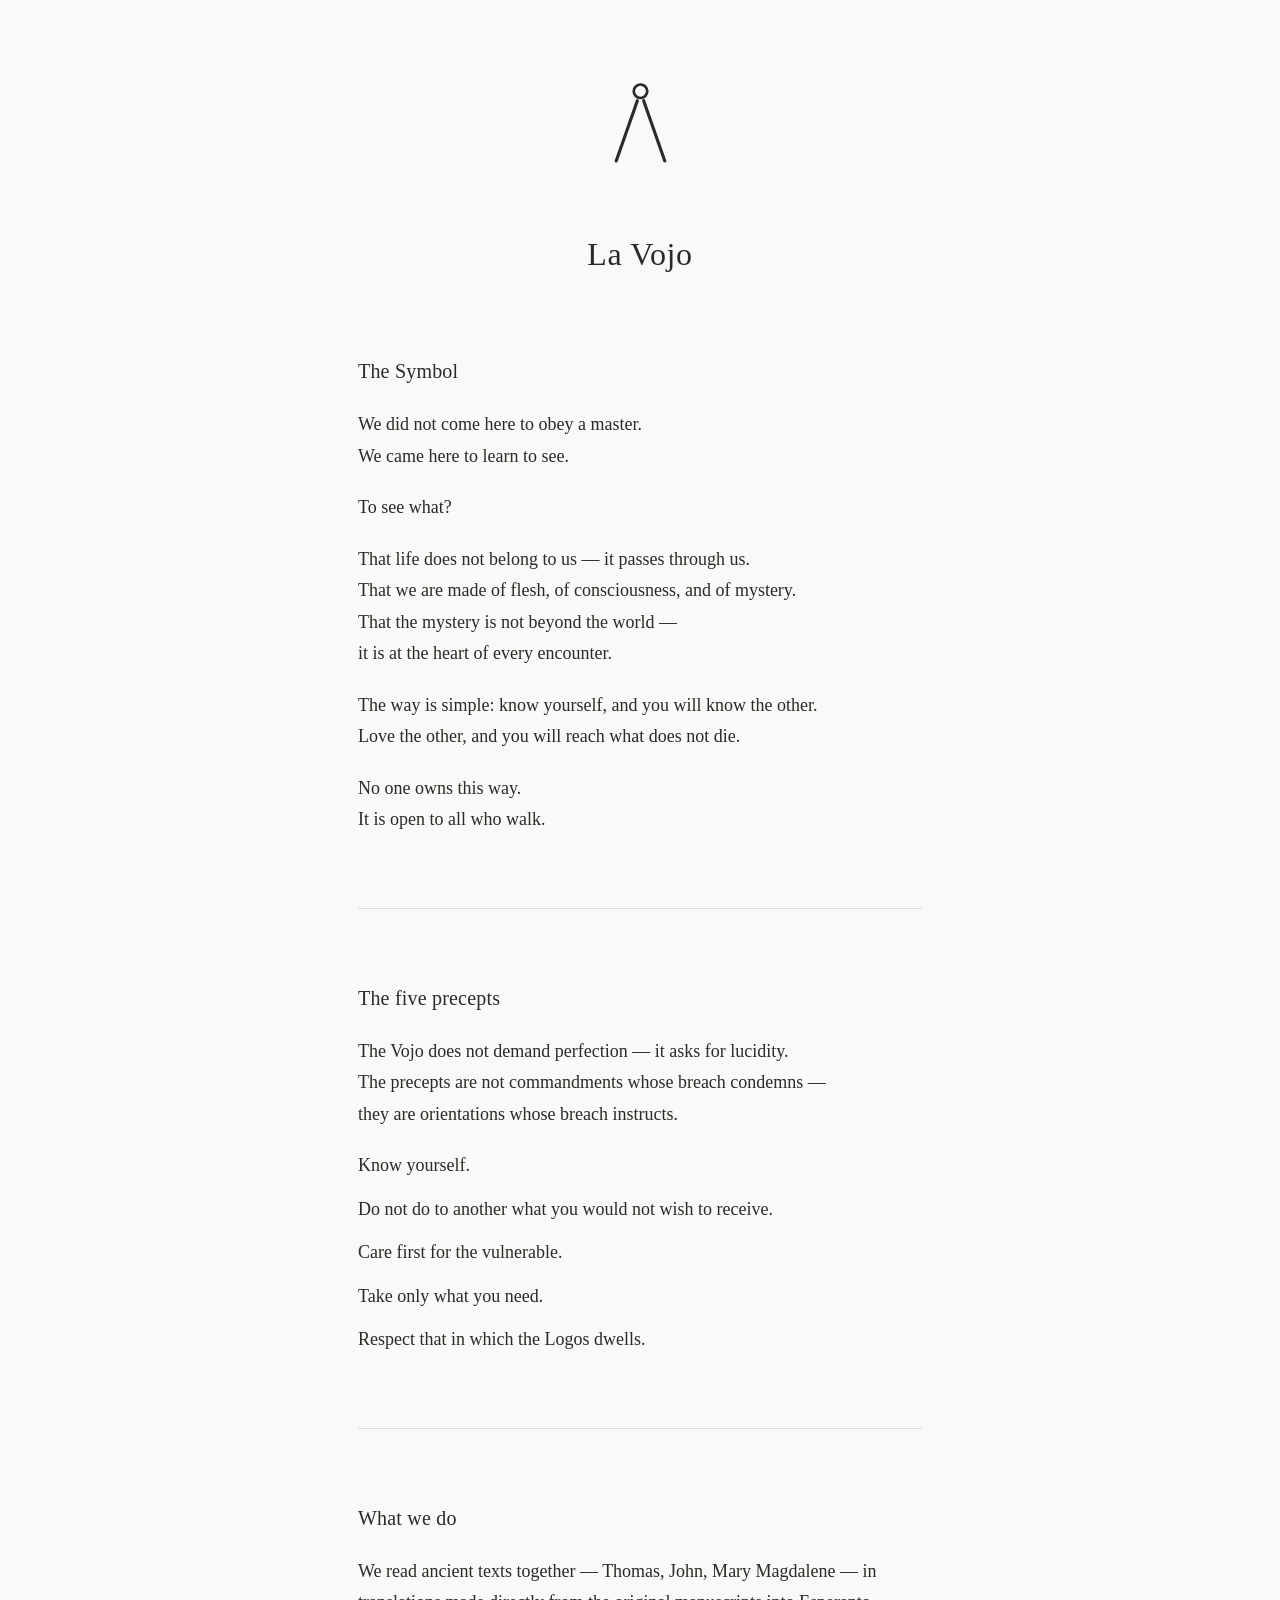
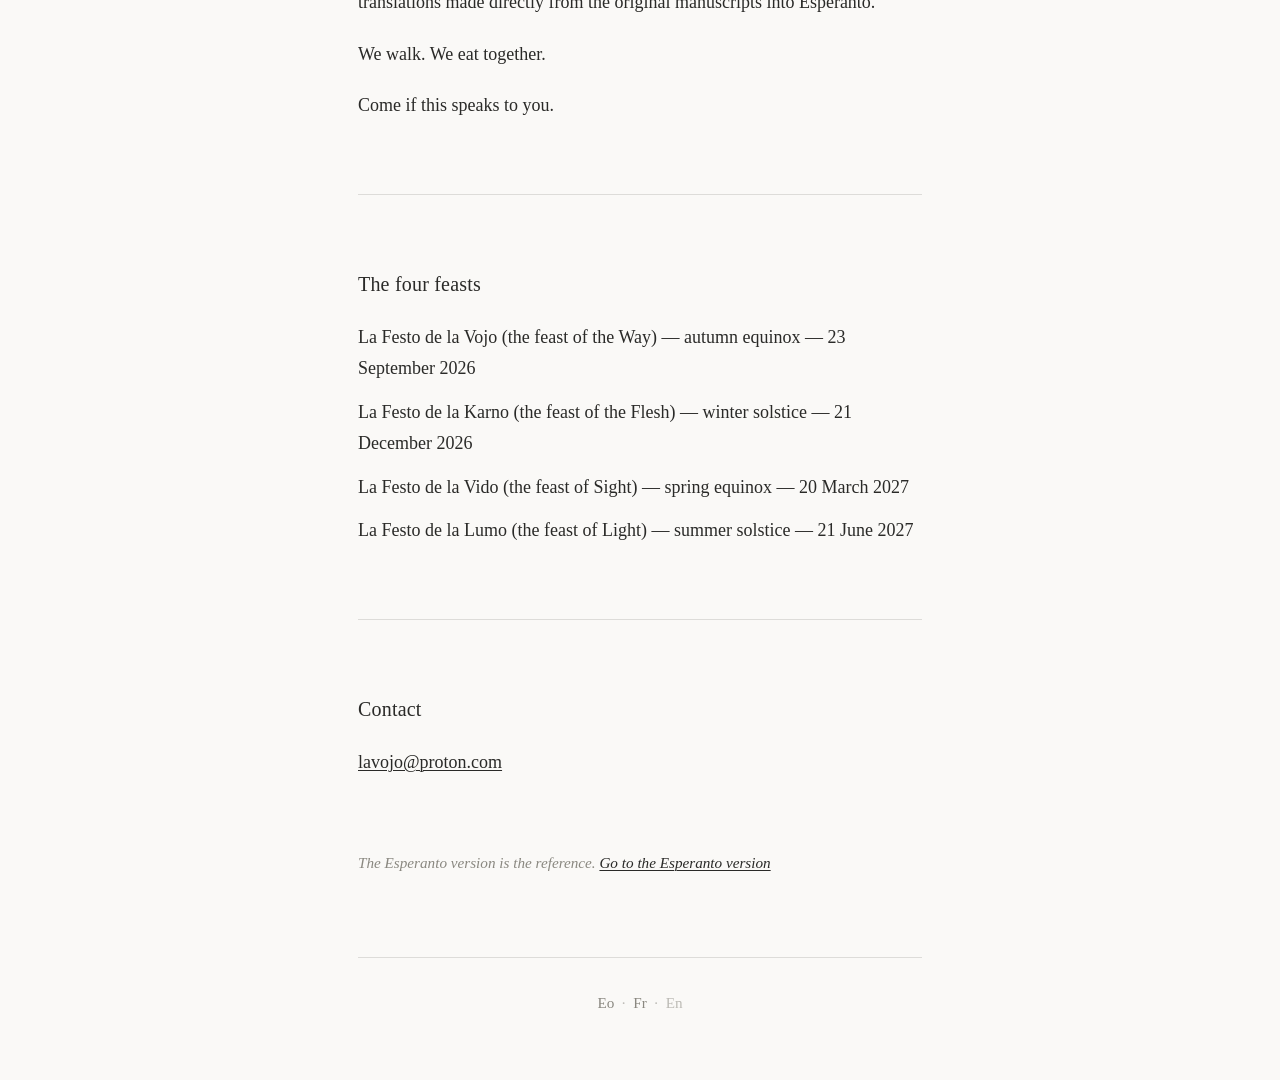
==== en/index.html @ 27c8168e "Premier commit — site trilingue" ====
<!DOCTYPE html>
<html lang="en">
<head>
<meta charset="utf-8">
<meta name="viewport" content="width=device-width, initial-scale=1">
<title>La Vojo</title>
<link rel="stylesheet" href="../style.css">
</head>
<body>
<main>

<svg class="simbolo" viewBox="0 0 140 200" xmlns="http://www.w3.org/2000/svg" role="img" aria-label="La Vojo">
  <circle cx="70" cy="25" r="15" fill="none" stroke="currentColor" stroke-width="6"/>
  <line x1="63" y1="46" x2="16" y2="180" stroke="currentColor" stroke-width="7" stroke-linecap="round"/>
  <line x1="77" y1="46" x2="124" y2="180" stroke="currentColor" stroke-width="7" stroke-linecap="round"/>
</svg>

<h1>La Vojo</h1>

<section>
<h2>The Symbol</h2>
<p>We did not come here to obey a master.<br>
We came here to learn to see.</p>
<p>To see what?</p>
<p>That life does not belong to us — it passes through us.<br>
That we are made of flesh, of consciousness, and of mystery.<br>
That the mystery is not beyond the world —<br>
it is at the heart of every encounter.</p>
<p>The way is simple: know yourself, and you will know the other.<br>
Love the other, and you will reach what does not die.</p>
<p>No one owns this way.<br>
It is open to all who walk.</p>
</section>

<section>
<h2>The five precepts</h2>
<p>The Vojo does not demand perfection — it asks for lucidity.<br>
The precepts are not commandments whose breach condemns —<br>
they are orientations whose breach instructs.</p>
<ul class="list-plain">
<li>Know yourself.</li>
<li>Do not do to another what you would not wish to receive.</li>
<li>Care first for the vulnerable.</li>
<li>Take only what you need.</li>
<li>Respect that in which the Logos dwells.</li>
</ul>
</section>

<section>
<h2>What we do</h2>
<p>We read ancient texts together — Thomas, John,
Mary Magdalene — in translations made directly
from the original manuscripts into Esperanto.</p>
<p>We walk. We eat together.</p>
<p>Come if this speaks to you.</p>
</section>

<section>
<h2>The four feasts</h2>
<ul class="list-plain">
<li>La Festo de la Vojo (the feast of the Way) — autumn equinox — 23 September 2026</li>
<li>La Festo de la Karno (the feast of the Flesh) — winter solstice — 21 December 2026</li>
<li>La Festo de la Vido (the feast of Sight) — spring equinox — 20 March 2027</li>
<li>La Festo de la Lumo (the feast of Light) — summer solstice — 21 June 2027</li>
</ul>
</section>

<section>
<h2>Contact</h2>
<p><a href="mailto:lavojo@proton.com">lavojo@proton.com</a></p>
</section>

<p class="note">The Esperanto version is the reference. <a href="../">Go to the Esperanto version</a></p>

<nav class="lang">
<a href="../">Eo</a><span class="sep">·</span><a href="../fr/">Fr</a><span class="sep">·</span><span class="current">En</span>
</nav>

</main>
</body>
</html>
---- style.css ----
/* La Vojo — feuille de style partagée
   Sobriété stricte : aucun dégradé, aucune photo, aucune icône,
   aucune animation, aucune police externe, aucun JavaScript. */

:root {
  --bg: #FAF9F7;
  --fg: #2A2A28;
  --muted: #8A8880;
  --rule: rgba(42, 42, 40, 0.14);
}

@media (prefers-color-scheme: dark) {
  :root {
    --bg: #1A1A19;
    --fg: #E8E6E1;
    --muted: #77756E;
    --rule: rgba(232, 230, 225, 0.16);
  }
}

* {
  box-sizing: border-box;
}

html {
  -webkit-text-size-adjust: 100%;
}

body {
  margin: 0;
  background: var(--bg);
  color: var(--fg);
  font-family: Georgia, "Iowan Old Style", "Times New Roman", serif;
  font-size: 1.125rem;
  line-height: 1.75;
  -webkit-font-smoothing: antialiased;
  text-rendering: optimizeLegibility;
}

main {
  max-width: 34em;
  margin: 0 auto;
  padding: 5rem 1.5rem 4rem;
}

/* Symbole en tête */
.simbolo {
  display: block;
  height: 90px;
  width: auto;
  margin: 0 auto 3.5rem;
  color: var(--fg);
}

/* Titres — la taille et l'espacement font le travail, pas le gras */
h1 {
  font-weight: normal;
  font-size: 2rem;
  letter-spacing: 0.02em;
  text-align: center;
  margin: 0 0 4rem;
}

h2 {
  font-weight: normal;
  font-size: 1.25rem;
  letter-spacing: 0.01em;
  margin: 0 0 1.25rem;
  color: var(--fg);
}

/* Sections — marges verticales larges */
section {
  margin: 4.5rem 0;
}

section + section {
  padding-top: 4.5rem;
  border-top: 0.5px solid var(--rule);
}

p {
  margin: 0 0 1.25rem;
}

/* Listes de préceptes / fêtes — sobres, sans puces lourdes */
ul {
  list-style: none;
  margin: 0;
  padding: 0;
}

li {
  margin: 0 0 0.75rem;
}

.list-plain li {
  padding-left: 0;
}

.note {
  color: var(--muted);
  font-size: 0.95rem;
  font-style: italic;
}

a {
  color: var(--fg);
  text-decoration: underline;
  text-underline-offset: 2px;
  text-decoration-thickness: 0.5px;
}

a:hover {
  text-decoration-thickness: 1px;
}

/* Sélecteur de langue — discret, en bas */
.lang {
  margin-top: 5rem;
  padding-top: 2rem;
  border-top: 0.5px solid var(--rule);
  text-align: center;
  font-size: 0.95rem;
  color: var(--muted);
}

.lang a {
  color: var(--muted);
  text-decoration: none;
}

.lang a:hover {
  color: var(--fg);
}

.lang .current {
  color: var(--muted);
  opacity: 0.55;
}

.lang .sep {
  margin: 0 0.5em;
  color: var(--muted);
  opacity: 0.55;
}

/* Responsive */
@media (max-width: 600px) {
  main {
    padding: 3rem 1.15rem 2.5rem;
  }
  body {
    font-size: 1.06rem;
  }
  h1 {
    font-size: 1.7rem;
    margin-bottom: 3rem;
  }
}
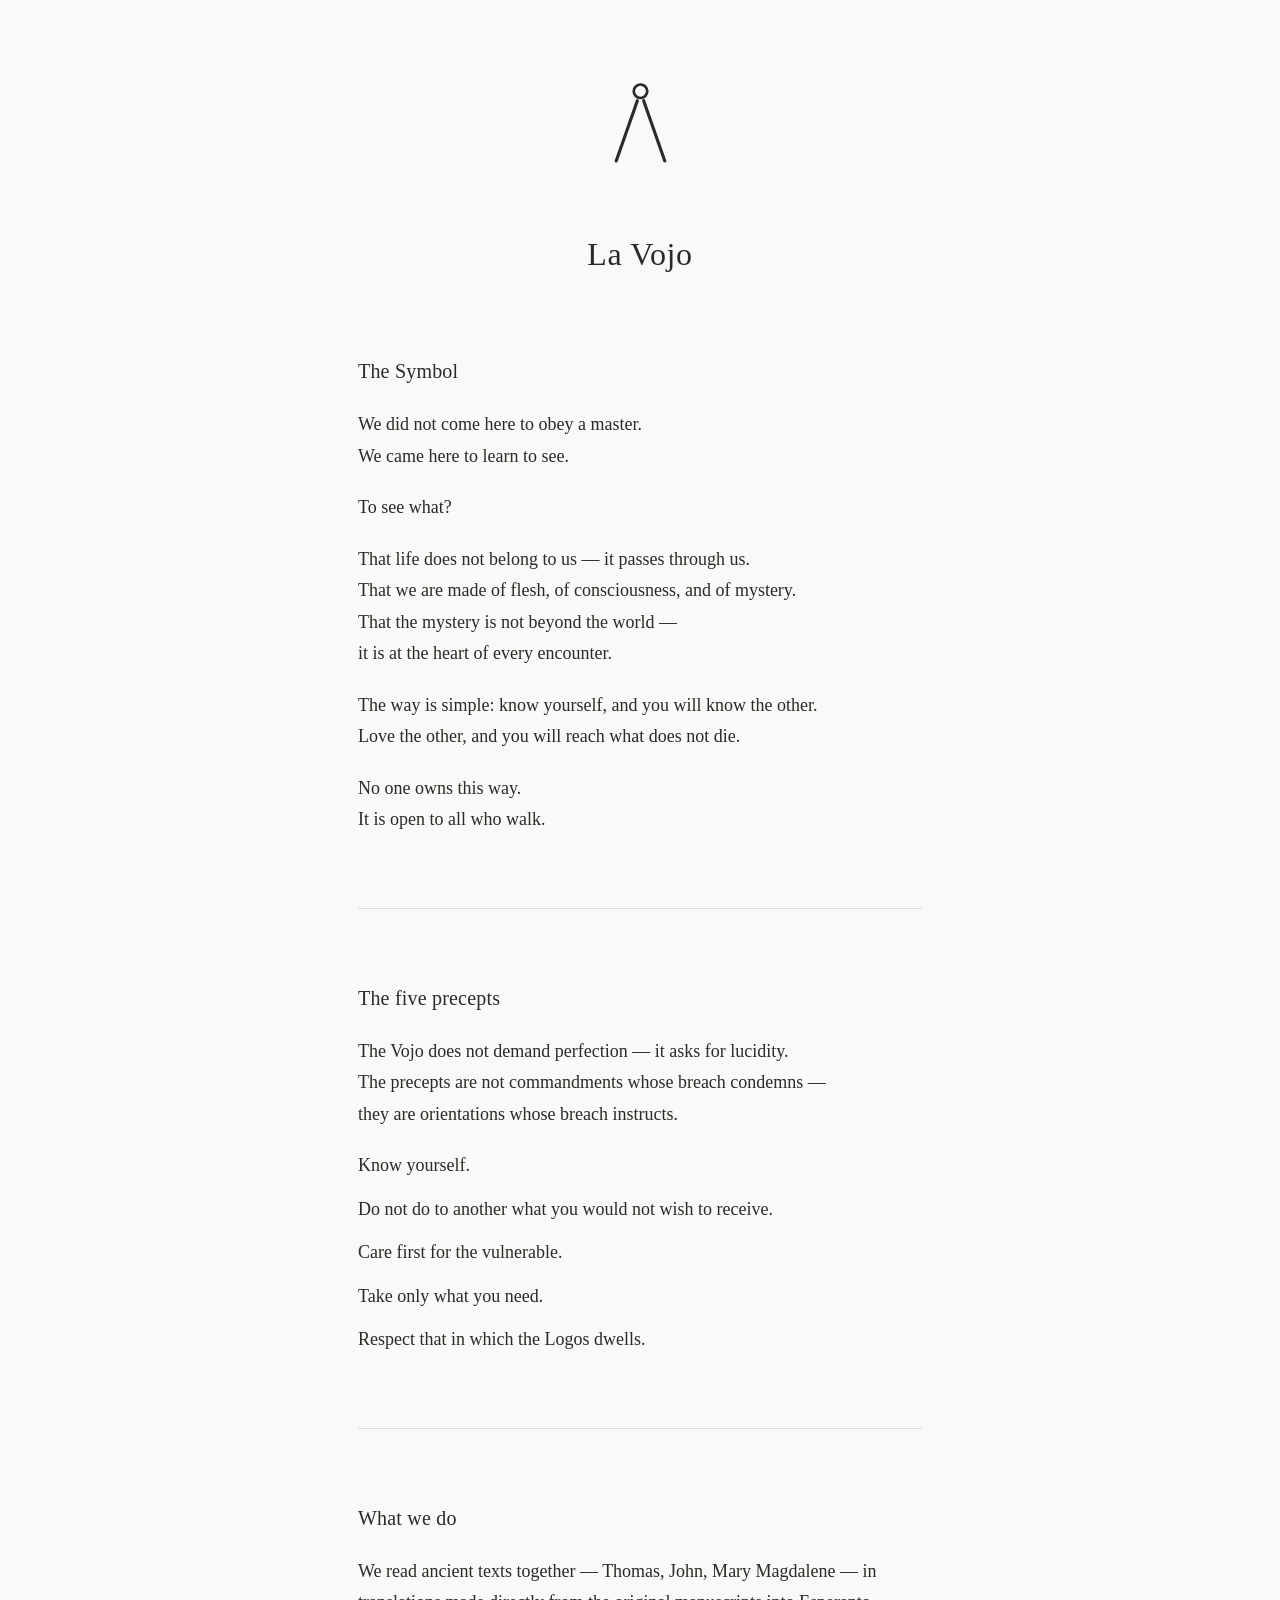
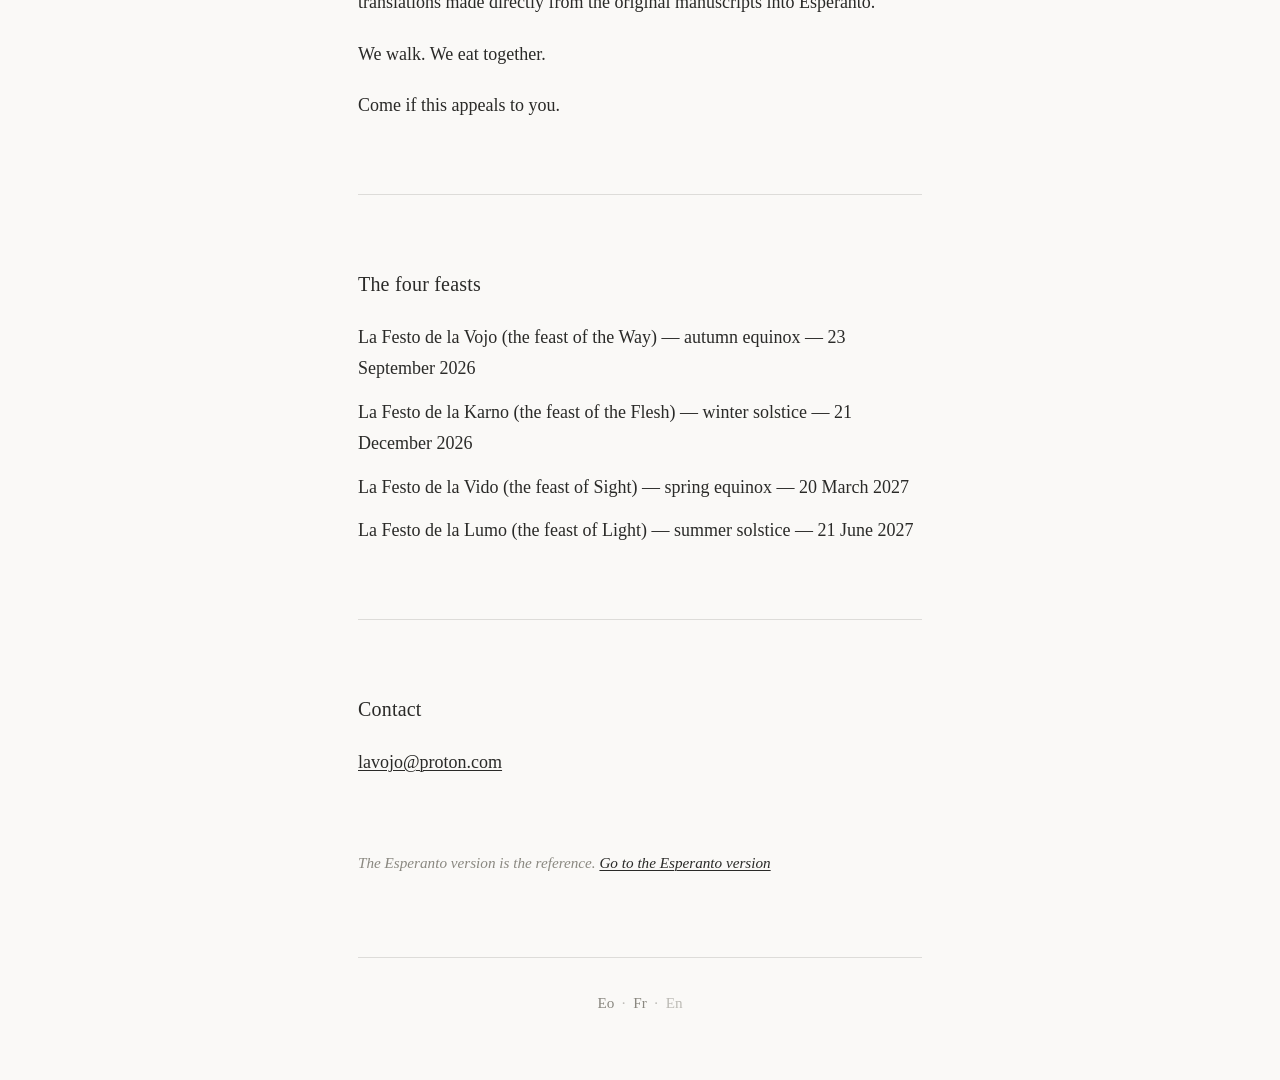
==== commit a531523e: "Traduction : 'ça vous parle' rendu idiomatiquement (eo: interesas, en: appeals)" ====
--- a/en/index.html
+++ b/en/index.html
@@ -52,7 +52,7 @@
 Mary Magdalene — in translations made directly
 from the original manuscripts into Esperanto.</p>
 <p>We walk. We eat together.</p>
-<p>Come if this speaks to you.</p>
+<p>Come if this appeals to you.</p>
 </section>
 
 <section>
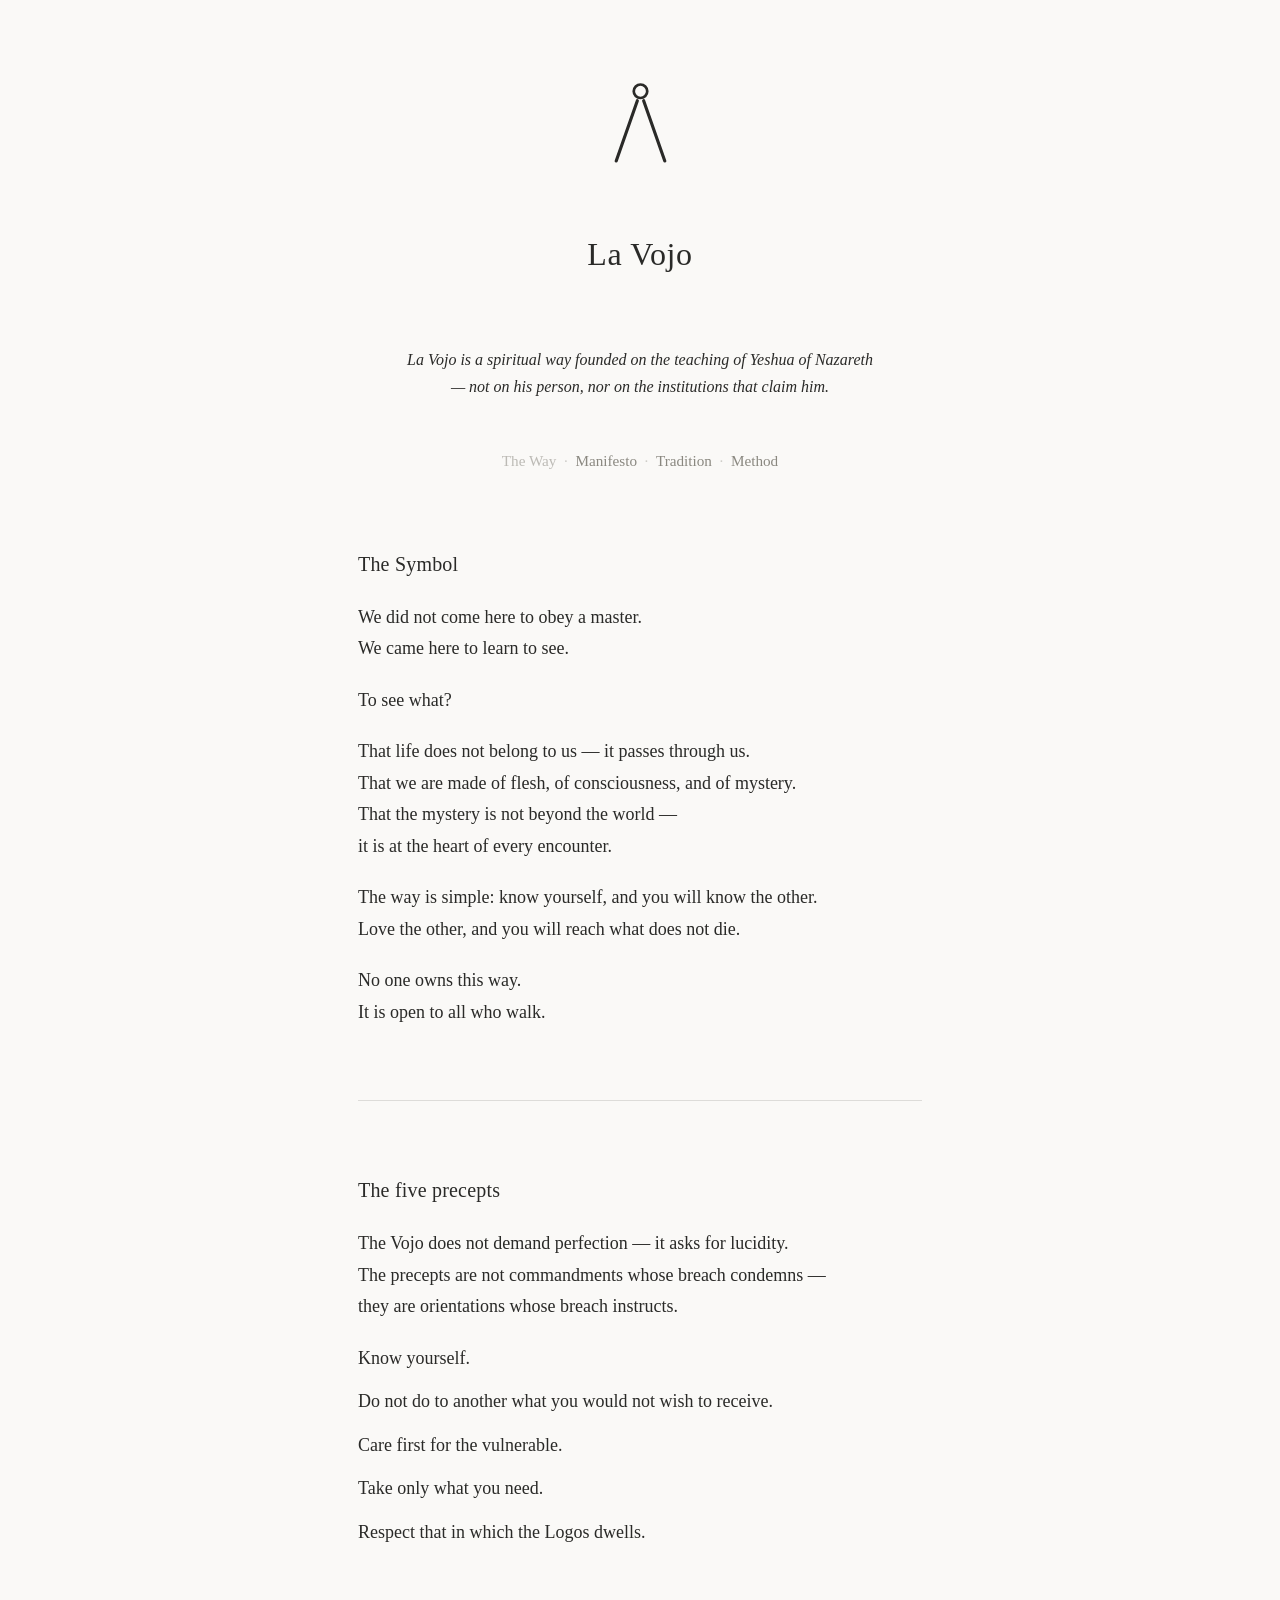
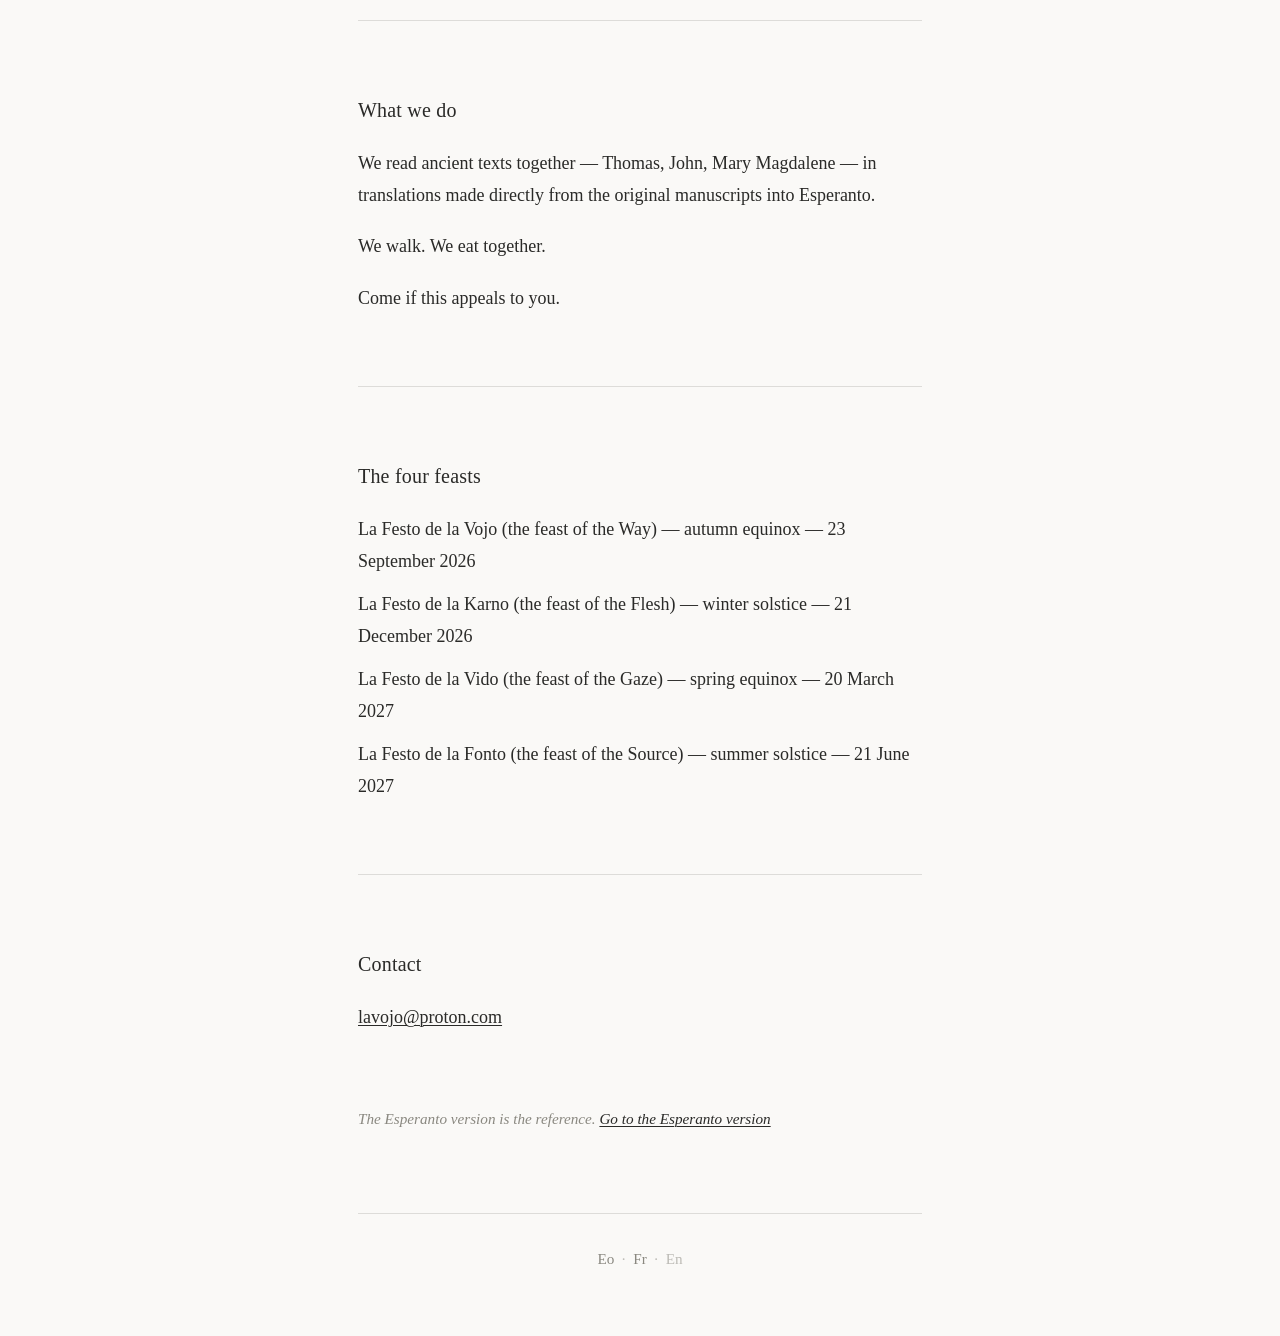
==== commit a01f2657: "Manifeste, tradition, méthode — trilingue" ====
--- a/en/index.html
+++ b/en/index.html
@@ -16,6 +16,12 @@
 </svg>
 
 <h1>La Vojo</h1>
+
+<p class="nature">La Vojo is a spiritual way founded on the teaching of Yeshua of Nazareth — not on his person, nor on the institutions that claim him.</p>
+
+<nav class="nav">
+<span class="current">The Way</span><span class="sep">·</span><a href="manifesto.html">Manifesto</a><span class="sep">·</span><a href="tradicio.html">Tradition</a><span class="sep">·</span><a href="metodo.html">Method</a>
+</nav>
 
 <section>
 <h2>The Symbol</h2>
@@ -60,8 +66,8 @@
 <ul class="list-plain">
 <li>La Festo de la Vojo (the feast of the Way) — autumn equinox — 23 September 2026</li>
 <li>La Festo de la Karno (the feast of the Flesh) — winter solstice — 21 December 2026</li>
-<li>La Festo de la Vido (the feast of Sight) — spring equinox — 20 March 2027</li>
-<li>La Festo de la Lumo (the feast of Light) — summer solstice — 21 June 2027</li>
+<li>La Festo de la Vido (the feast of the Gaze) — spring equinox — 20 March 2027</li>
+<li>La Festo de la Fonto (the feast of the Source) — summer solstice — 21 June 2027</li>
 </ul>
 </section>
 
--- a/style.css
+++ b/style.css
@@ -145,6 +145,125 @@
   opacity: 0.55;
 }
 
+/* Ligne de nature (pages d'accueil) */
+.nature {
+  font-style: italic;
+  font-size: 1rem;
+  line-height: 1.7;
+  color: var(--fg);
+  text-align: center;
+  max-width: 30em;
+  margin: 0 auto 3rem;
+}
+
+/* Navigation inter-pages */
+.nav {
+  text-align: center;
+  font-size: 0.95rem;
+  margin: 0 0 4rem;
+  color: var(--muted);
+}
+
+.nav a {
+  color: var(--muted);
+  text-decoration: none;
+}
+
+.nav a:hover {
+  color: var(--fg);
+}
+
+.nav .current {
+  color: var(--muted);
+  opacity: 0.55;
+}
+
+.nav .sep {
+  margin: 0 0.5em;
+  opacity: 0.4;
+}
+
+/* Frise chronologique (Tradicio) */
+.timeline {
+  margin: 2rem 0;
+}
+
+.entry {
+  padding: 1.75rem 0;
+  border-top: 0.5px solid var(--rule);
+}
+
+.entry:first-child {
+  border-top: none;
+  padding-top: 0;
+}
+
+.entry .period {
+  display: block;
+  font-size: 0.9rem;
+  letter-spacing: 0.04em;
+  color: var(--muted);
+  margin-bottom: 0.5rem;
+}
+
+.entry p {
+  margin: 0;
+}
+
+/* Tableau (Metodo — manuscrits) */
+table {
+  width: 100%;
+  border-collapse: collapse;
+  margin: 1.75rem 0;
+  font-size: 0.98rem;
+}
+
+th, td {
+  text-align: left;
+  padding: 0.6rem 0.9rem 0.6rem 0;
+  border-bottom: 0.5px solid var(--rule);
+  vertical-align: top;
+}
+
+th {
+  font-weight: normal;
+  color: var(--muted);
+}
+
+/* Exemples de traduction (Metodo) */
+.gloss {
+  padding: 1.5rem 0;
+  border-top: 0.5px solid var(--rule);
+}
+
+.gloss:first-of-type {
+  border-top: none;
+  padding-top: 0.5rem;
+}
+
+.gloss .term {
+  font-size: 1.1rem;
+  margin: 0 0 0.4rem;
+}
+
+.gloss .translit {
+  color: var(--muted);
+  font-size: 0.95rem;
+}
+
+.gloss .pair {
+  margin: 0 0 0.6rem;
+}
+
+.gloss .was {
+  color: var(--muted);
+}
+
+.gloss .note {
+  margin: 0;
+  font-size: 0.98rem;
+}
+
 /* Responsive */
 @media (max-width: 600px) {
   main {
@@ -157,4 +276,10 @@
     font-size: 1.7rem;
     margin-bottom: 3rem;
   }
-}
+  .nav {
+    margin-bottom: 3rem;
+  }
+  table {
+    font-size: 0.92rem;
+  }
+}
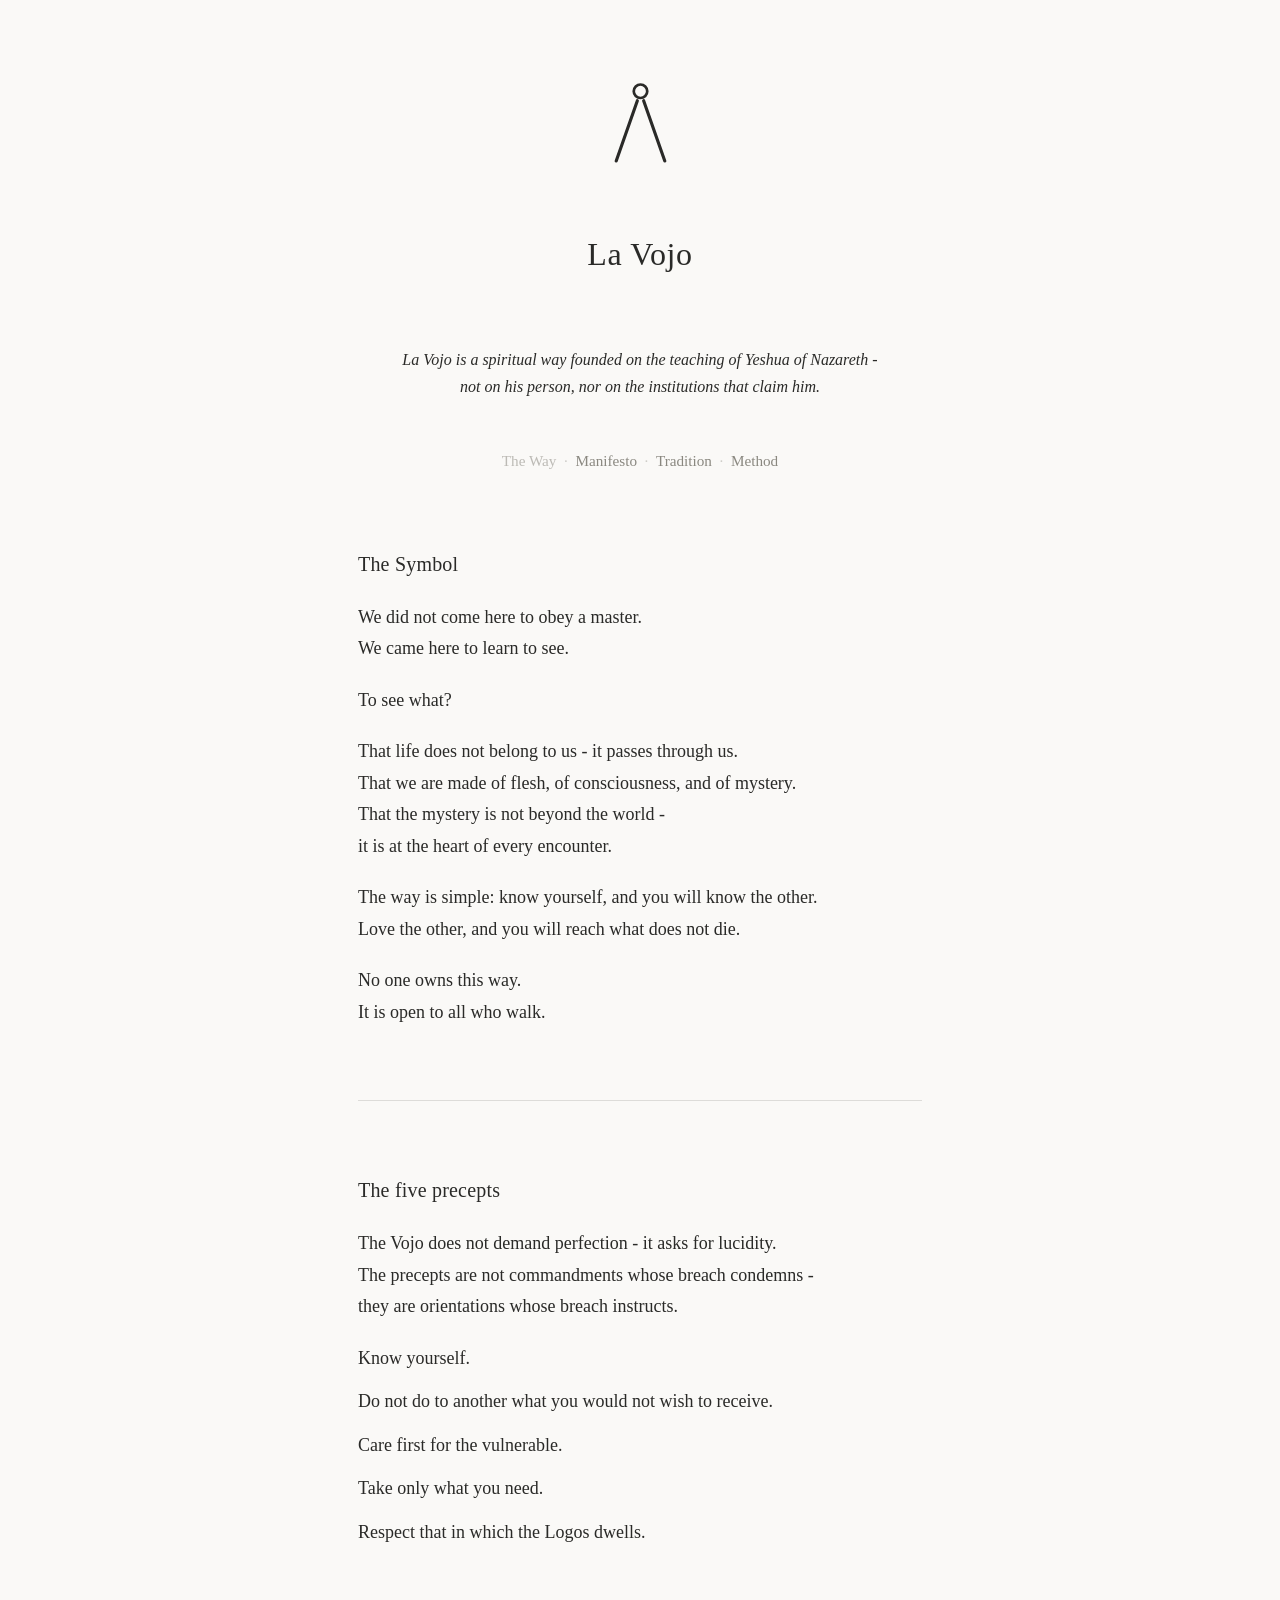
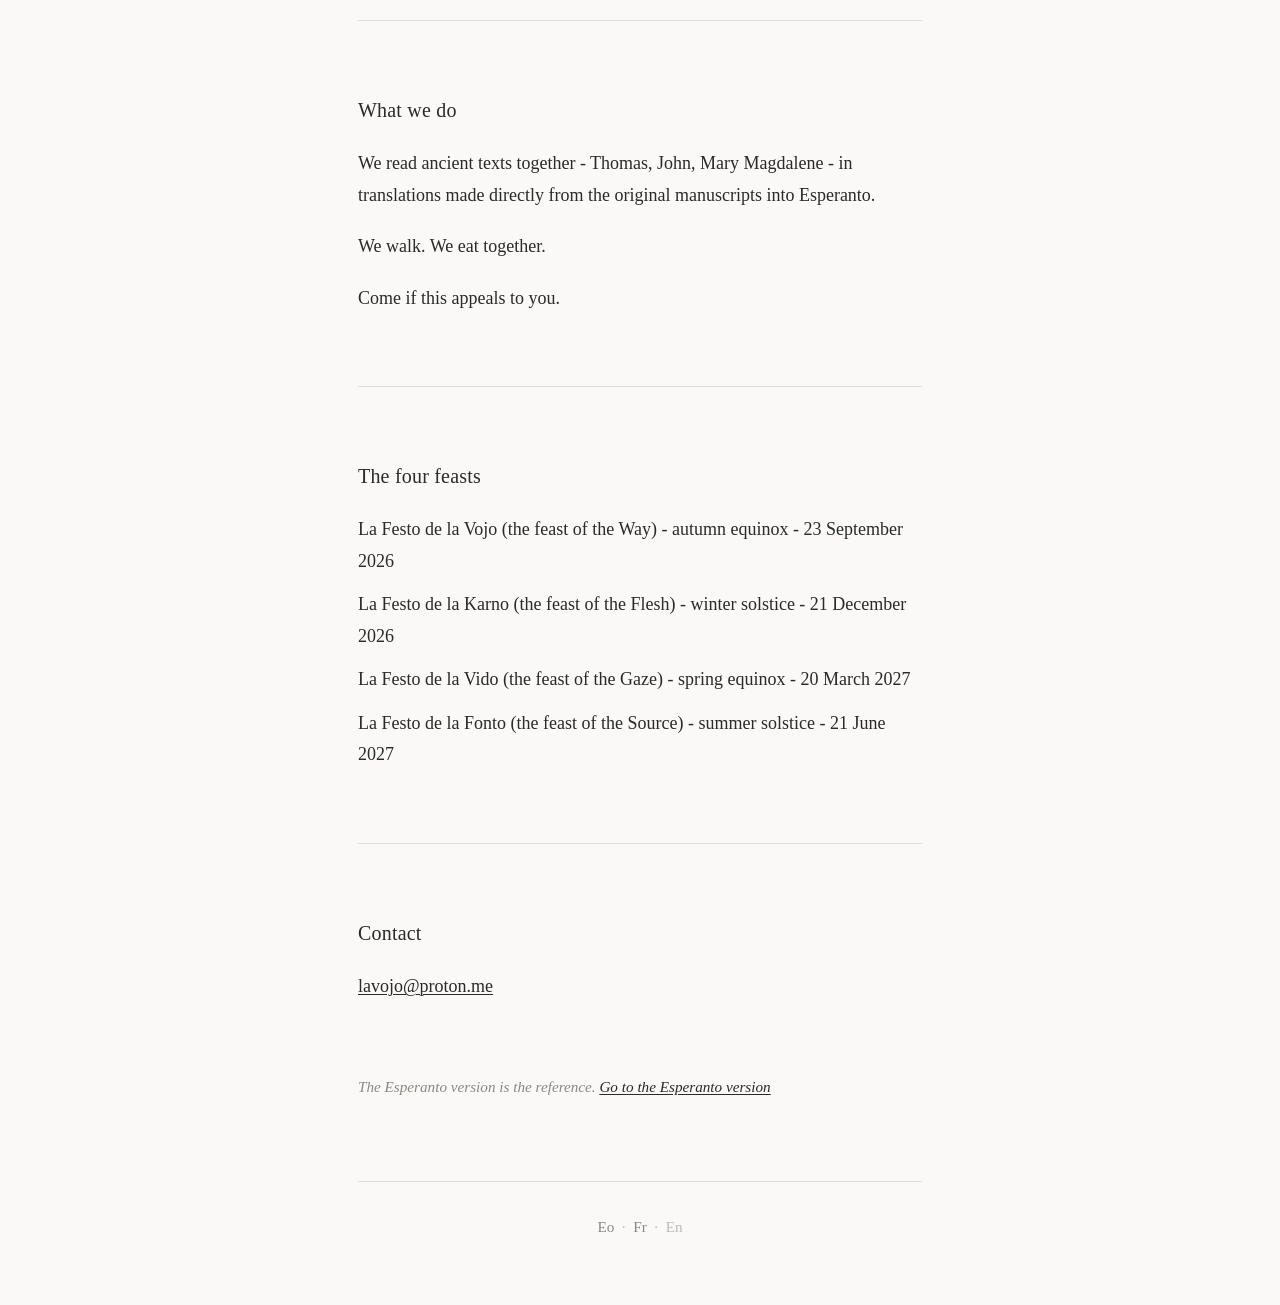
==== commit d90cc757: "Jeŝuo dans les pages Eo ; email proton.me ; em dashes en tirets simples" ====
--- a/en/index.html
+++ b/en/index.html
@@ -17,7 +17,7 @@
 
 <h1>La Vojo</h1>
 
-<p class="nature">La Vojo is a spiritual way founded on the teaching of Yeshua of Nazareth — not on his person, nor on the institutions that claim him.</p>
+<p class="nature">La Vojo is a spiritual way founded on the teaching of Yeshua of Nazareth - not on his person, nor on the institutions that claim him.</p>
 
 <nav class="nav">
 <span class="current">The Way</span><span class="sep">·</span><a href="manifesto.html">Manifesto</a><span class="sep">·</span><a href="tradicio.html">Tradition</a><span class="sep">·</span><a href="metodo.html">Method</a>
@@ -28,9 +28,9 @@
 <p>We did not come here to obey a master.<br>
 We came here to learn to see.</p>
 <p>To see what?</p>
-<p>That life does not belong to us — it passes through us.<br>
+<p>That life does not belong to us - it passes through us.<br>
 That we are made of flesh, of consciousness, and of mystery.<br>
-That the mystery is not beyond the world —<br>
+That the mystery is not beyond the world -<br>
 it is at the heart of every encounter.</p>
 <p>The way is simple: know yourself, and you will know the other.<br>
 Love the other, and you will reach what does not die.</p>
@@ -40,8 +40,8 @@
 
 <section>
 <h2>The five precepts</h2>
-<p>The Vojo does not demand perfection — it asks for lucidity.<br>
-The precepts are not commandments whose breach condemns —<br>
+<p>The Vojo does not demand perfection - it asks for lucidity.<br>
+The precepts are not commandments whose breach condemns -<br>
 they are orientations whose breach instructs.</p>
 <ul class="list-plain">
 <li>Know yourself.</li>
@@ -54,8 +54,8 @@
 
 <section>
 <h2>What we do</h2>
-<p>We read ancient texts together — Thomas, John,
-Mary Magdalene — in translations made directly
+<p>We read ancient texts together - Thomas, John,
+Mary Magdalene - in translations made directly
 from the original manuscripts into Esperanto.</p>
 <p>We walk. We eat together.</p>
 <p>Come if this appeals to you.</p>
@@ -64,16 +64,16 @@
 <section>
 <h2>The four feasts</h2>
 <ul class="list-plain">
-<li>La Festo de la Vojo (the feast of the Way) — autumn equinox — 23 September 2026</li>
-<li>La Festo de la Karno (the feast of the Flesh) — winter solstice — 21 December 2026</li>
-<li>La Festo de la Vido (the feast of the Gaze) — spring equinox — 20 March 2027</li>
-<li>La Festo de la Fonto (the feast of the Source) — summer solstice — 21 June 2027</li>
+<li>La Festo de la Vojo (the feast of the Way) - autumn equinox - 23 September 2026</li>
+<li>La Festo de la Karno (the feast of the Flesh) - winter solstice - 21 December 2026</li>
+<li>La Festo de la Vido (the feast of the Gaze) - spring equinox - 20 March 2027</li>
+<li>La Festo de la Fonto (the feast of the Source) - summer solstice - 21 June 2027</li>
 </ul>
 </section>
 
 <section>
 <h2>Contact</h2>
-<p><a href="mailto:lavojo@proton.com">lavojo@proton.com</a></p>
+<p><a href="mailto:lavojo@proton.me">lavojo@proton.me</a></p>
 </section>
 
 <p class="note">The Esperanto version is the reference. <a href="../">Go to the Esperanto version</a></p>
